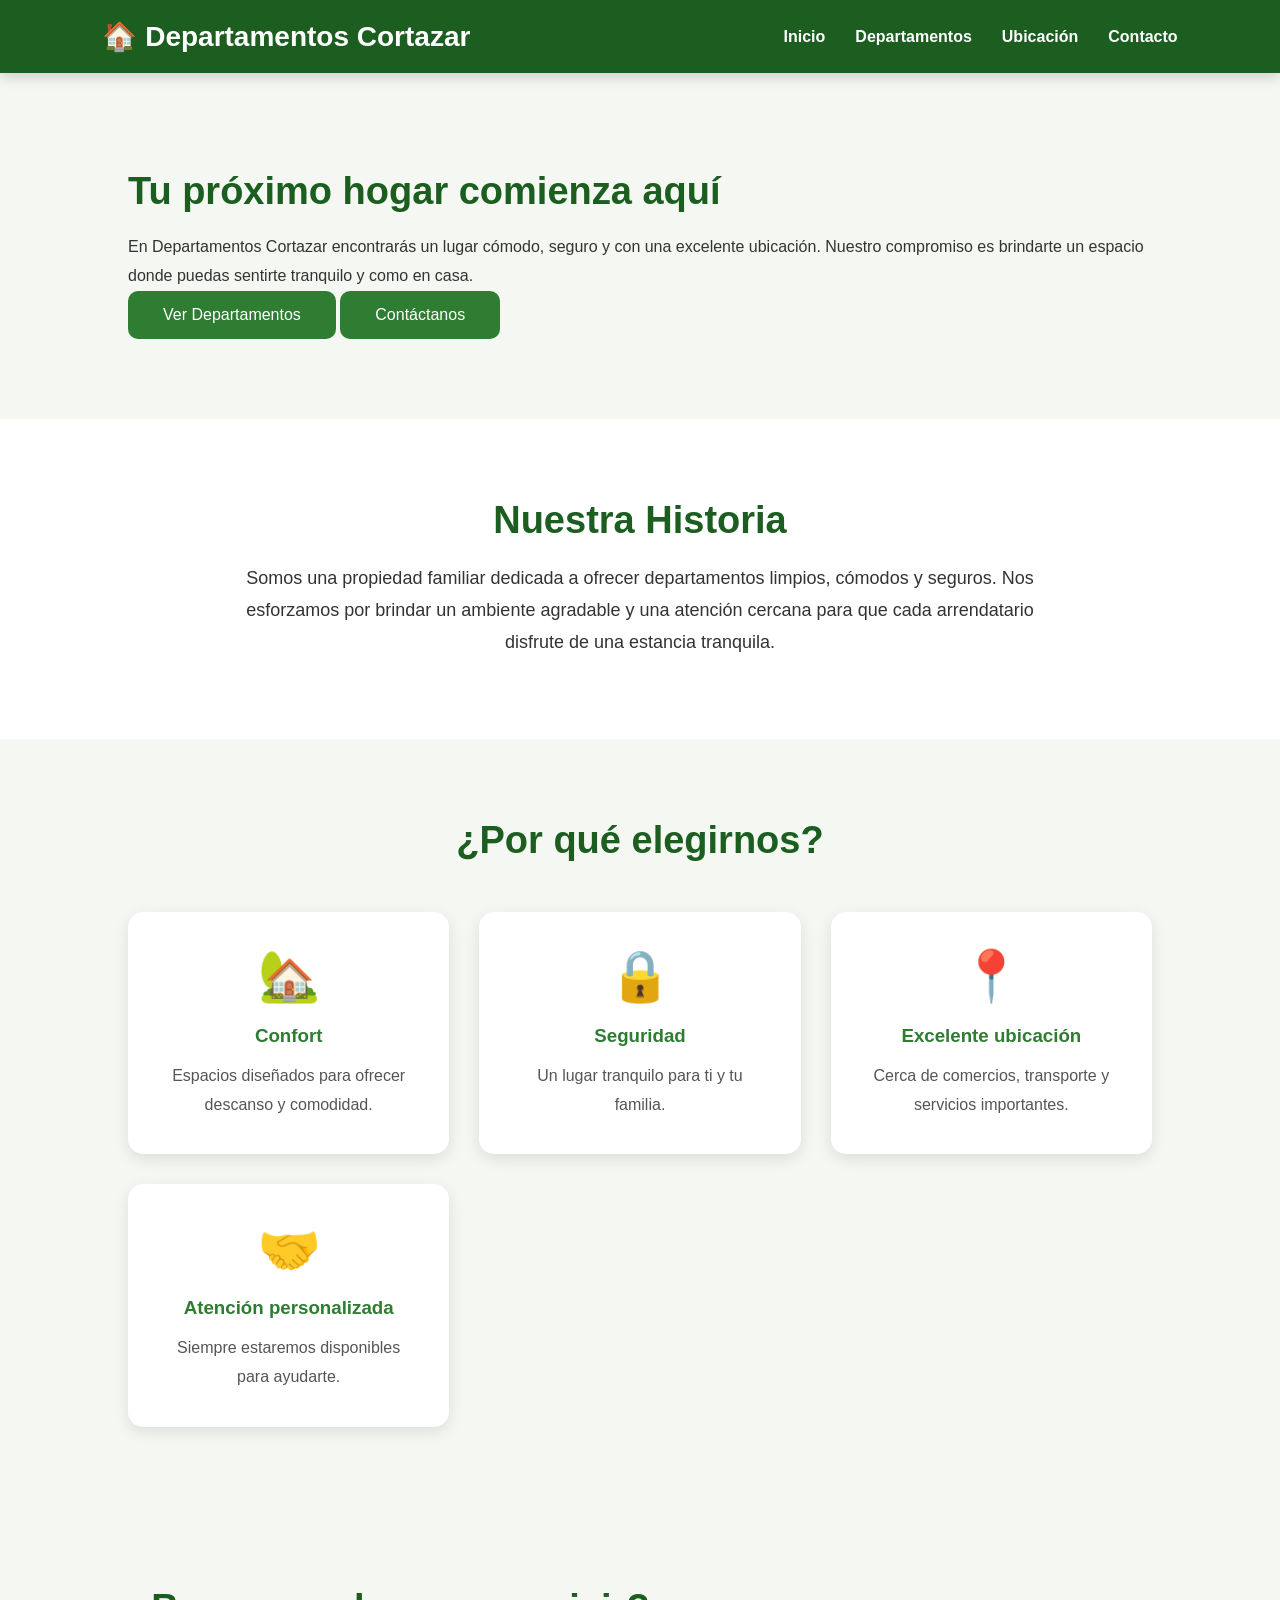
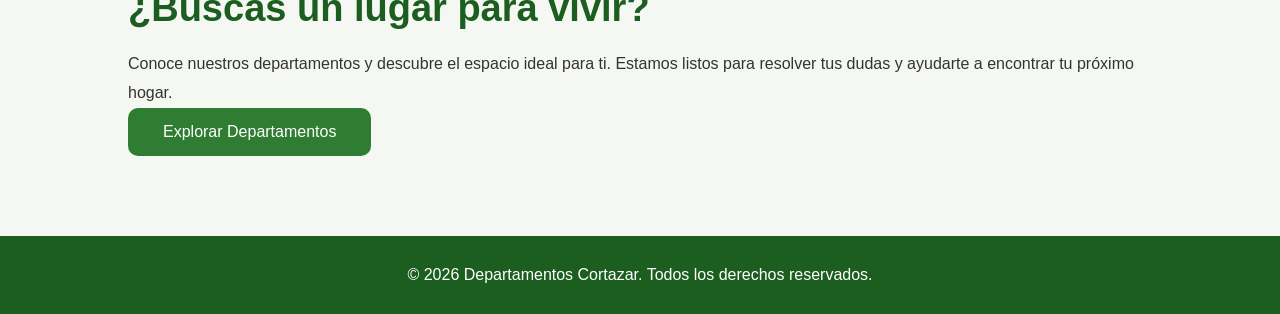
==== index.html @ 1f98e978 "first commit" ====
<!DOCTYPE html>
<html lang="es">
    
<head>

    <meta charset="UTF-8">
    <meta name="viewport" content="width=device-width, initial-scale=1.0">

    <title>Departamentos Cortazar</title>

    <!-- Favicon -->
    <link rel="icon" type="image/png" href="fotos/favicon.png">

    <!-- Estilos -->
    <link rel="stylesheet" href="estilos.css">

</head>

<body>

    <!--=========================
            ENCABEZADO
    ==========================-->

    <header>

        <div class="logo">
            <h1>🏠 Departamentos Cortazar</h1>
        </div>

        <nav>

            <a href="index.html">Inicio</a>
            <a href="departamentos.html">Departamentos</a>
            <a href="ubicacion.html">Ubicación</a>
            <a href="contacto.html">Contacto</a>

        </nav>

    </header>

    <main>

        <!--=========================
                PORTADA
        ==========================-->

        <section class="hero">

            <div class="hero-contenido">

                <h2>Tu próximo hogar comienza aquí</h2>

                <p>
                    En Departamentos Cortazar encontrarás un lugar cómodo, seguro
                    y con una excelente ubicación. Nuestro compromiso es brindarte
                    un espacio donde puedas sentirte tranquilo y como en casa.
                </p>

                <div class="hero-botones">

                    <a href="departamentos.html" class="btn">
                        Ver Departamentos
                    </a>

                    <a href="contacto.html" class="btn btn-secundario">
                        Contáctanos
                    </a>

                </div>

            </div>

        </section>

        <!--=========================
            NUESTRA HISTORIA
        ==========================-->

        <section class="historia">

            <h2>Nuestra Historia</h2>

            <p>
                Somos una propiedad familiar dedicada a ofrecer departamentos
                limpios, cómodos y seguros. Nos esforzamos por brindar un ambiente
                agradable y una atención cercana para que cada arrendatario disfrute
                de una estancia tranquila.
            </p>

        </section>

        <!--=========================
            BENEFICIOS
        ==========================-->

        <section class="beneficios">

            <h2>¿Por qué elegirnos?</h2>

            <div class="contenedor">

                <article class="tarjeta">

                    <span class="icono">🏡</span>

                    <h3>Confort</h3>

                    <p>
                        Espacios diseñados para ofrecer descanso y comodidad.
                    </p>

                </article>

                <article class="tarjeta">

                    <span class="icono">🔒</span>

                    <h3>Seguridad</h3>

                    <p>
                        Un lugar tranquilo para ti y tu familia.
                    </p>

                </article>

                <article class="tarjeta">

                    <span class="icono">📍</span>

                    <h3>Excelente ubicación</h3>

                    <p>
                        Cerca de comercios, transporte y servicios importantes.
                    </p>

                </article>

                <article class="tarjeta">

                    <span class="icono">🤝</span>

                    <h3>Atención personalizada</h3>

                    <p>
                        Siempre estaremos disponibles para ayudarte.
                    </p>

                </article>

            </div>

        </section>

        <!--=========================
            LLAMADO A LA ACCIÓN
        ==========================-->

        <section class="cta">

            <h2>¿Buscas un lugar para vivir?</h2>

            <p>
                Conoce nuestros departamentos y descubre el espacio ideal para ti.
                Estamos listos para resolver tus dudas y ayudarte a encontrar tu
                próximo hogar.
            </p>

            <a href="departamentos.html" class="btn">
                Explorar Departamentos
            </a>

        </section>

    </main>

    <!--=========================
            PIE DE PÁGINA
    ==========================-->

    <footer>

        <p>
            &copy; 2026 Departamentos Cortazar. Todos los derechos reservados.
        </p>

    </footer>

</body>

</html>
---- estilos.css ----
/*====================================
        VARIABLES GENERALES
====================================*/

:root{

    --verde:#2E7D32;
    --verde-oscuro:#1B5E20;
    --verde-claro:#81C784;

    --blanco:#ffffff;
    --gris:#f5f7f2;
    --gris-texto:#555;
    --negro:#222;

    --radio:18px;

    --sombra:0 12px 30px rgba(0,0,0,.12);

    --transicion:.35s ease;

}

*{
    margin:0;
    padding:0;
    box-sizing:border-box;
    font-family:"Segoe UI", Arial, sans-serif;
}

html{
    scroll-behavior:smooth;
}

body{
    background:#F5F7F2;
    color:#333;
}

main{
    margin-top:90px;
}

section{
    padding:80px 10%;
}

h2{
    color:#1B5E20;
    font-size:38px;
    margin-bottom:20px;
}

p{
    line-height:1.8;
}

/* ==========================
   ENCABEZADO
========================== */

header{

    width:100%;
    background:#1B5E20;

    display:flex;
    justify-content:space-between;
    align-items:center;

    padding:20px 8%;

    position:fixed;
    top:0;
    left:0;

    z-index:1000;

    box-shadow:0 5px 12px rgba(0,0,0,.15);

}

.logo h1{

    color:white;
    font-size:28px;

}

nav{

    display:flex;
    gap:30px;

}

nav a{

    color:white;
    text-decoration:none;
    font-weight:bold;
    transition:.3s;

}

nav a:hover{

    color:#A5D6A7;

}

/* ==========================
        UBICACIÓN
========================== */

.ubicacion{

    text-align:center;
    background:white;

}

.ubicacion p{

    max-width:850px;
    margin:20px auto 40px;
    font-size:18px;

}

/* ==========================
            MAPA
========================== */

.mapa{

    width:100%;
    max-width:1000px;

    margin:auto;

    border-radius:15px;

    overflow:hidden;

    box-shadow:0 8px 20px rgba(0,0,0,.15);

}

.mapa iframe{

    width:100%;
    height:500px;
    border:none;

}

/* ==========================
      LUGARES CERCANOS
========================== */

.beneficios{

    background:#F5F7F2;

}

.beneficios h2{

    text-align:center;
    margin-bottom:50px;

}

.contenedor{

    display:grid;

    grid-template-columns:repeat(auto-fit,minmax(250px,1fr));

    gap:30px;

}

.tarjeta{

    background:white;

    padding:35px;

    border-radius:15px;

    text-align:center;

    box-shadow:0 5px 15px rgba(0,0,0,.10);

    transition:.3s;

}

.tarjeta:hover{

    transform:translateY(-8px);

}

.icono{

    display:block;

    font-size:50px;

    margin-bottom:20px;

}

.tarjeta h3{

    color:#2E7D32;

    margin-bottom:15px;

}

.tarjeta p{

    color:#555;

}

/* ==========================
        CÓMO LLEGAR
========================== */

.historia{

    background:white;

    text-align:center;

}

.historia p{

    max-width:850px;

    margin:auto;

    font-size:18px;

}

/* ==========================
          FOOTER
========================== */

footer{

    background:#1B5E20;

    color:white;

    text-align:center;

    padding:25px;

}

/* ==========================
        RESPONSIVE
========================== */

@media (max-width:900px){

    header{

        flex-direction:column;

        gap:15px;

        padding:15px;

    }

    nav{

        flex-wrap:wrap;

        justify-content:center;

        gap:15px;

    }

    section{

        padding:60px 6%;

    }

    h2{

        font-size:30px;

    }

    .mapa iframe{

        height:350px;

    }

    .contenedor{

        grid-template-columns:1fr;

    }

}
/*=========================
    INFORMACIÓN UBICACIÓN
=========================*/

.informacion-ubicacion{

    margin-top:40px;

    background:white;

    padding:35px;

    border-radius:15px;

    text-align:center;

    box-shadow:var(--sombra);

}

.informacion-ubicacion h3{

    color:var(--verde-oscuro);

    margin-bottom:15px;

}

.informacion-ubicacion p{

    margin-bottom:25px;

}
/*=========================
      BOTÓN DEL MAPA
=========================*/

.boton-mapa{

    margin-top:30px;

    text-align:center;

}

.boton-mapa .boton{

    display:inline-block;

    background:#2E7D32;

    color:white;

    text-decoration:none;

    padding:15px 35px;

    border-radius:10px;

    font-size:18px;

    font-weight:bold;

    transition:.3s;

}

.boton-mapa .boton:hover{

    background:#1B5E20;

    transform:translateY(-3px);

}

/* ==========================
        PÁGINA DE CONTACTO
========================== */

.contacto-seccion {
    background: #F5F7F2;
    text-align: center;
}

.contacto-subtitulo {
    max-width: 700px;
    margin: 0 auto 50px;
    font-size: 18px;
    color: #555;
}

.contacto-contenedor {
    display: flex;
    gap: 40px;
    max-width: 1000px;
    margin: 0 auto;
    text-align: left;
    align-items: flex-start;
}

/* Tarjeta de información */
.info-contacto, .formulario-contacto {
    background: white;
    padding: 40px;
    border-radius: 15px;
    box-shadow: 0 5px 15px rgba(0,0,0,.08);
    flex: 1;
}

.info-contacto h3, .formulario-contacto h3 {
    color: #2E7D32;
    margin-bottom: 25px;
    font-size: 22px;
}

.info-item {
    display: flex;
    align-items: center;
    gap: 15px;
    margin-bottom: 20px;
}

.icono-contacto {
    font-size: 24px;
}

.info-item a {
    color: #2E7D32;
    text-decoration: none;
    font-weight: bold;
}

.info-item a:hover {
    text-decoration: underline;
}

/* Formulario */
.grupo-campo {
    margin-bottom: 20px;
    display: flex;
    flex-direction: column;
    gap: 8px;
}

.grupo-campo label {
    font-weight: 600;
    color: #444;
    font-size: 15px;
}

.grupo-campo input, .grupo-campo textarea {
    width: 100%;
    padding: 12px 15px;
    border: 1px solid #ccc;
    border-radius: 8px;
    font-size: 16px;
    font-family: inherit;
    transition: .3s;
}

.grupo-campo input:focus, .grupo-campo textarea:focus {
    border-color: #2E7D32;
    outline: none;
    box-shadow: 0 0 0 3px rgba(46, 125, 50, 0.15);
}

.boton-enviar {
    background: #2E7D32;
    color: white;
    border: none;
    padding: 15px 30px;
    font-size: 16px;
    font-weight: bold;
    border-radius: 8px;
    cursor: pointer;
    width: 100%;
    transition: .3s;
}

.boton-enviar:hover {
    background: #1B5E20;
    transform: translateY(-2px);
}

/* Adaptación responsiva adicional */
@media (max-width: 768px) {
    .contacto-contenedor {
        flex-direction: column;
    }
    .info-contacto, .formulario-contacto {
        width: 100%;
        padding: 30px 20px;
    }
}

/*=========================================
        DEPARTAMENTOS
=========================================*/

.titulo-departamentos{

    padding:140px 10% 70px;

    text-align:center;

}

.titulo-departamentos h2{

    font-size:52px;

    color:#1B5E20;

    margin-bottom:20px;

}

.titulo-departamentos p{

    max-width:750px;

    margin:auto;

    color:#555;

    font-size:20px;

    line-height:1.8;

}

/*=========================================
            GRID
=========================================*/

.departamentos-grid{

    width:90%;

    margin:auto;

    display:grid;

    grid-template-columns:repeat(auto-fit,minmax(450px,1fr));

    gap:45px;

    padding-bottom:100px;

}

/*=========================================
            TARJETAS
=========================================*/

.card{

    background:white;

    border-radius:20px;

    overflow:hidden;

    box-shadow:0 10px 25px rgba(0,0,0,.10);

    transition:.35s ease;

}

.card:hover{

    transform:translateY(-5px);

    box-shadow:0 20px 40px rgba(0,0,0,.15);

}

.card img{

    width:100%;

    height:380px;

    object-fit:cover;

    object-position: center;

    display:block;

}

.info{

    padding:30px;

}

.info h3{

    color:#1B5E20;

    font-size:30px;

    margin-bottom:15px;

}

.info p{

    color:#666;

    line-height:1.7;

    margin-bottom:30px;

}

/*=========================================
            BOTÓN
=========================================*/

.btn{

    display:inline-block;

    background:#2E7D32;

    color:white;

    text-decoration:none;

    padding:15px 35px;

    border-radius:10px;

    transition:.3s;

}

.btn:hover{

    background:#1B5E20;

}

/*=========================================
        RESPONSIVE
=========================================*/

@media(max-width:900px){

.departamentos-grid{

    grid-template-columns:1fr;

}

.titulo-departamentos h2{

    font-size:38px;

}

.card img{

    height:260px;

}

}

/*====================================
      DEPARTAMENTO INDIVIDUAL
====================================*/

.titulo-departamento{

    padding:140px 10% 60px;

    text-align:center;

}

.titulo-departamento h2{

    font-size:50px;

    color:#1B5E20;

    margin-bottom:20px;

}

.titulo-departamento p{

    font-size:20px;

    color:#666;

}

/*====================================
          GALERÍA
====================================*/

.galeria{

    width:90%;

    margin:auto;

    display:grid;

    grid-template-columns:repeat(auto-fit,minmax(300px,1fr));

    gap:20px;

}

.galeria img{

    width:100%;

    height:260px;

    object-fit:cover;

    border-radius:15px;

    transition:.3s;

    cursor:pointer;

    box-shadow:0 5px 15px rgba(0,0,0,.12);

}

.galeria img:hover{

    transform:scale(1.03);

}

/*====================================
        DESCRIPCIÓN
====================================*/

.descripcion{

    width:80%;

    margin:80px auto;

    text-align:center;

}

.descripcion h2{

    color:#1B5E20;

    margin-bottom:25px;

}

.descripcion p{

    font-size:19px;

    line-height:1.9;

    color:#555;

}

/*====================================
        BOTÓN REGRESAR
====================================*/

.volver{

    text-align:center;

    margin:60px 0 80px;

}

.btn-volver{

    display:inline-block;

    background:#1B5E20;

    color:white;

    text-decoration:none;

    padding:15px 35px;

    border-radius:10px;

    font-size:18px;

    font-weight:bold;

    transition:.3s;

}

.btn-volver:hover{

    background:#2E7D32;

    transform:translateY(-3px);

}

/*====================================
        GALERÍA PROFESIONAL
====================================*/

.galeria{

    width:90%;

    margin:60px auto;

    display:grid;

    grid-template-columns:repeat(auto-fit,minmax(280px,1fr));

    gap:25px;

}

.galeria a{

    overflow:hidden;

    border-radius:18px;

    display:block;

    box-shadow:0 10px 25px rgba(0,0,0,.15);

}

.galeria img{

    width:100%;

    height:280px;

    object-fit:cover;

    display:block;

    transition:.45s;

}

.galeria a:hover img{

    transform:scale(1.08);

}

/*==============================
        TOUR VIRTUAL
===============================*/

.tour-virtual{

    width:90%;
    max-width:900px;
    margin:60px auto;
    text-align:center;
    padding:40px;

    background:#ffffff;

    border-radius:20px;

    box-shadow:0 10px 25px rgba(0,0,0,.12);

}

.btn-tour{

    display:inline-block;

    margin-top:20px;

    padding:15px 35px;

    background:#2E7D32;

    color:white;

    text-decoration:none;

    font-size:18px;

    font-weight:bold;

    border-radius:50px;

    transition:.3s;

}

.btn-tour:hover{

    background:#1B5E20;

    transform:translateY(-4px);

    box-shadow:0 12px 20px rgba(0,0,0,.2);

}
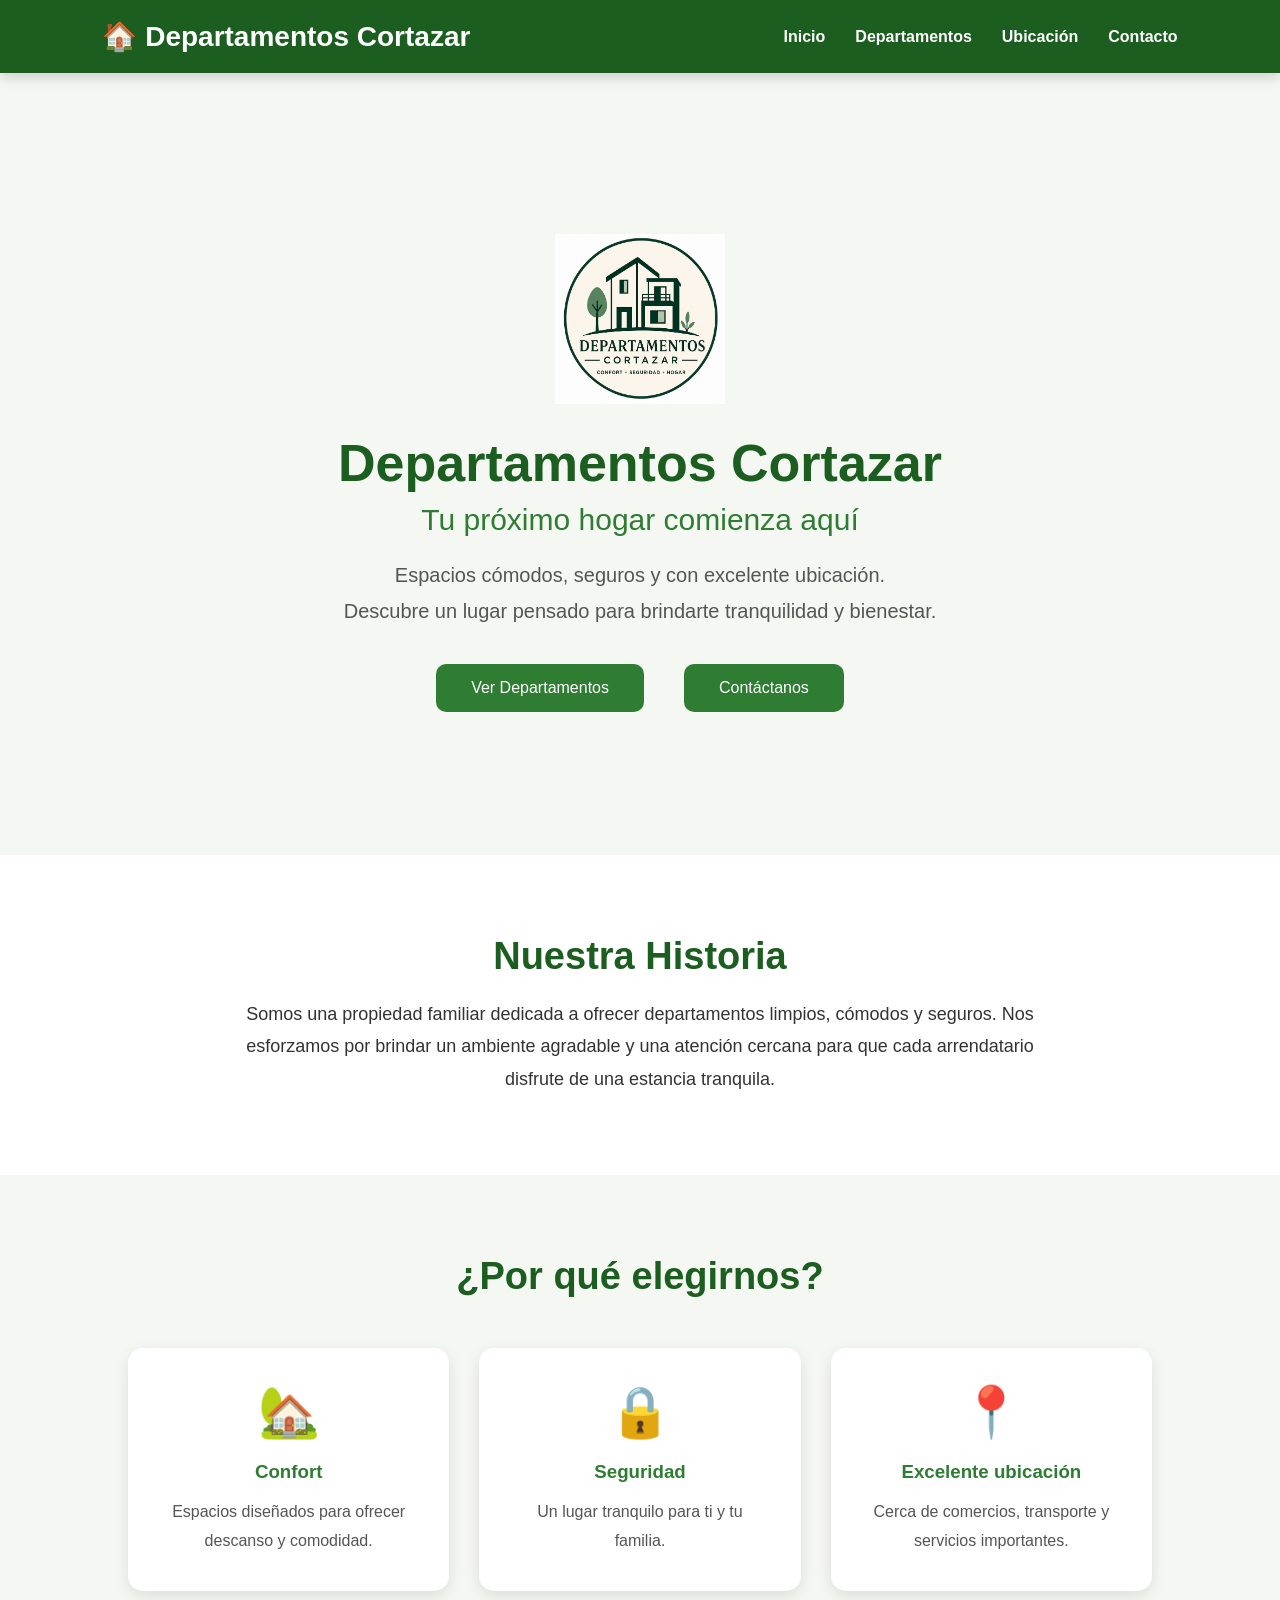
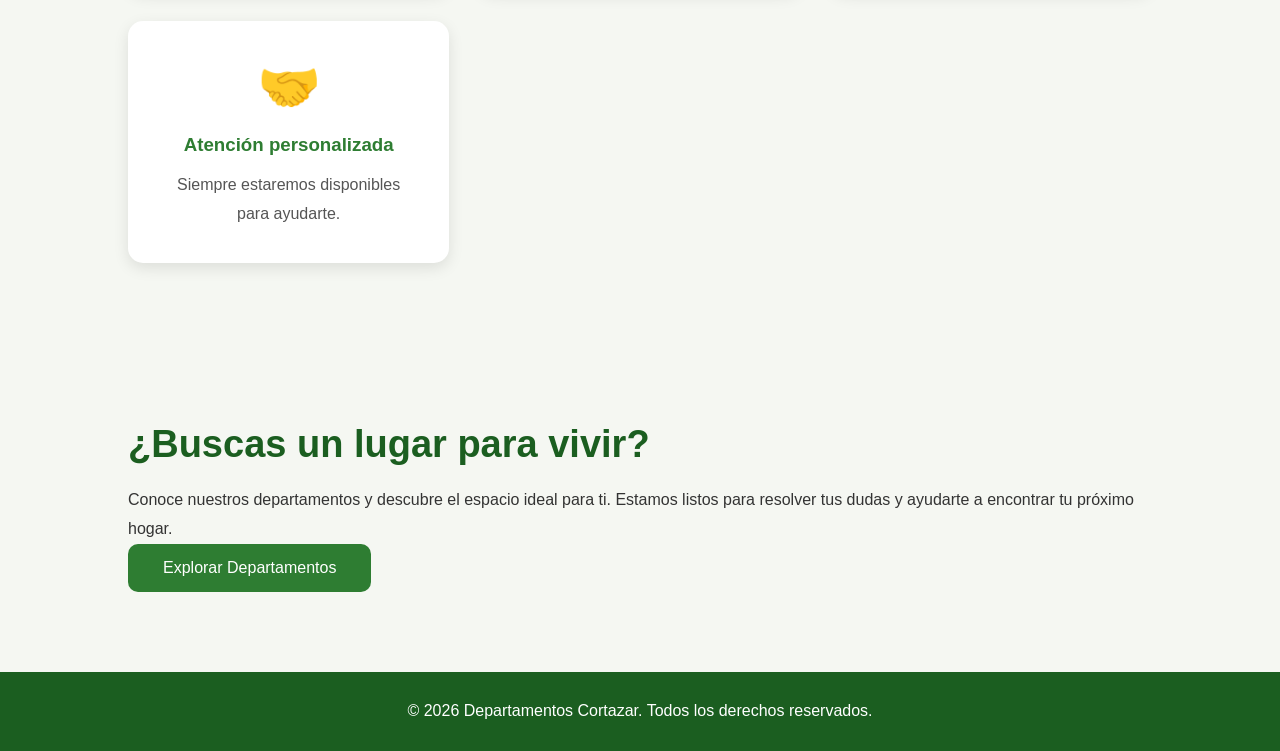
==== commit 6c169c6c: "actualizando el index.html y estilos.css, eliminando el archivo departamento1.blend1" ====
--- a/index.html
+++ b/index.html
@@ -42,36 +42,48 @@
     <main>
 
         <!--=========================
-                PORTADA
-        ==========================-->
-
-        <section class="hero">
-
-            <div class="hero-contenido">
-
-                <h2>Tu próximo hogar comienza aquí</h2>
-
-                <p>
-                    En Departamentos Cortazar encontrarás un lugar cómodo, seguro
-                    y con una excelente ubicación. Nuestro compromiso es brindarte
-                    un espacio donde puedas sentirte tranquilo y como en casa.
-                </p>
-
-                <div class="hero-botones">
-
-                    <a href="departamentos.html" class="btn">
-                        Ver Departamentos
-                    </a>
-
-                    <a href="contacto.html" class="btn btn-secundario">
-                        Contáctanos
-                    </a>
-
-                </div>
-
-            </div>
-
-        </section>
+        PORTADA
+==========================-->
+
+<section class="hero">
+
+    <div class="hero-contenido">
+
+        <img src="fotos/favicon.png" alt="Logo Departamentos Cortazar" class="hero-logo">
+
+        <h1>Departamentos Cortazar</h1>
+
+        <h2>Tu próximo hogar comienza aquí</h2>
+
+        <p>
+
+            Espacios cómodos, seguros y con excelente ubicación.
+
+            <br>
+
+            Descubre un lugar pensado para brindarte tranquilidad y bienestar.
+
+        </p>
+
+        <div class="hero-botones">
+
+            <a href="departamentos.html" class="btn">
+
+                Ver Departamentos
+
+            </a>
+
+            <a href="contacto.html" class="btn btn-secundario">
+
+                Contáctanos
+
+            </a>
+
+        </div>
+
+    </div>
+
+</section>
 
         <!--=========================
             NUESTRA HISTORIA
--- a/estilos.css
+++ b/estilos.css
@@ -114,7 +114,6 @@
 ========================== */
 
 .ubicacion{
-
     text-align:center;
     background:white;
 
@@ -408,17 +407,8 @@
     color: #555;
 }
 
-.contacto-contenedor {
-    display: flex;
-    gap: 40px;
-    max-width: 1000px;
-    margin: 0 auto;
-    text-align: left;
-    align-items: flex-start;
-}
-
 /* Tarjeta de información */
-.info-contacto, .formulario-contacto {
+.formulario-contacto {
     background: white;
     padding: 40px;
     border-radius: 15px;
@@ -432,11 +422,20 @@
     font-size: 22px;
 }
 
-.info-item {
-    display: flex;
-    align-items: center;
-    gap: 15px;
-    margin-bottom: 20px;
+.info-item{
+
+    display:flex;
+
+    justify-content:center;
+
+    align-items:center;
+
+    gap:15px;
+
+    margin:20px 0;
+
+    text-align:center;
+
 }
 
 .icono-contacto {
@@ -503,10 +502,10 @@
 
 /* Adaptación responsiva adicional */
 @media (max-width: 768px) {
-    .contacto-contenedor {
+    
         flex-direction: column;
     }
-    .info-contacto, .formulario-contacto {
+    .formulario-contacto {
         width: 100%;
         padding: 30px 20px;
     }
@@ -936,4 +935,395 @@
 
     box-shadow:0 12px 20px rgba(0,0,0,.2);
 
+}
+
+/*=========================
+      MODAL RENTADO
+=========================*/
+
+.modal-rentado{
+
+position:fixed;
+top:0;
+left:0;
+width:100%;
+height:100%;
+background:rgba(0,0,0,.75);
+
+display:flex;
+justify-content:center;
+align-items:center;
+
+z-index:9999;
+
+}
+
+.modal-contenido{
+
+background:white;
+padding:35px;
+max-width:500px;
+width:90%;
+border-radius:15px;
+text-align:center;
+box-shadow:0 10px 30px rgba(0,0,0,.3);
+
+}
+
+.modal-contenido h2{
+
+color:#c62828;
+margin-bottom:15px;
+
+}
+
+.modal-contenido p{
+
+line-height:1.7;
+
+}
+
+.modal-botones{
+
+margin-top:25px;
+
+display:flex;
+justify-content:center;
+gap:15px;
+flex-wrap:wrap;
+
+}
+
+.btn-modal{
+
+background:#1B5E20;
+color:white;
+padding:12px 22px;
+border:none;
+border-radius:8px;
+cursor:pointer;
+font-size:16px;
+
+}
+
+.btn-modal:hover{
+
+background:#2E7D32;
+
+}
+
+.btn-modal-secundario{
+
+background:#757575;
+color:white;
+padding:12px 22px;
+border-radius:8px;
+text-decoration:none;
+
+}
+
+.btn-modal-secundario:hover{
+
+background:#616161;
+
+}
+
+/*=========================
+    ESTADO DEL DEPARTAMENTO
+=========================*/
+
+.card{
+
+    position: relative;
+
+}
+
+.estado{
+
+    position:absolute;
+
+    top:15px;
+
+    right:15px;
+
+    background:#c62828;
+
+    color:white;
+
+    padding:8px 15px;
+
+    border-radius:20px;
+
+    font-weight:bold;
+
+    font-size:14px;
+
+    z-index:10;
+
+    box-shadow:0 5px 15px rgba(0,0,0,.3);
+
+}
+
+.no-disponible img{
+
+    filter:brightness(75%);
+
+}
+
+.no-disponible{
+
+    transition:.3s;
+
+}
+
+.no-disponible:hover{
+
+    transform:translateY(-5px);
+
+}
+
+.contacto-contenedor{
+
+    display:flex;
+
+    justify-content:center;
+
+    align-items:center;
+
+    max-width:1000px;
+
+    margin:0 auto;
+
+    gap:40px;
+
+    text-align:center;
+
+}
+
+.info-contacto{
+
+    background:white;
+
+    padding:40px;
+
+    border-radius:15px;
+
+    box-shadow:0 5px 15px rgba(0,0,0,.08);
+
+    max-width:500px;
+
+    width:100%;
+
+    margin:auto;
+
+    text-align:center;
+
+}
+
+/*=========================
+      ANIMACIÓN GENERAL
+=========================*/
+
+section{
+
+    animation: aparecer .8s ease;
+
+}
+
+@keyframes aparecer{
+
+    from{
+
+        opacity:0;
+        transform:translateY(20px);
+
+    }
+
+    to{
+
+        opacity:1;
+        transform:translateY(0);
+
+    }
+
+}
+
+/*=========================
+    DEPARTAMENTO DISPONIBLE
+=========================*/
+
+.estado-disponible{
+
+    position:absolute;
+
+    top:15px;
+
+    right:15px;
+
+    background:#2E7D32;
+
+    color:white;
+
+    padding:8px 15px;
+
+    border-radius:20px;
+
+    font-weight:bold;
+
+    font-size:14px;
+
+    z-index:10;
+
+    box-shadow:0 5px 15px rgba(0,0,0,.3);
+
+}
+
+.disponible img{
+
+    filter:brightness(100%);
+
+}
+
+/*=========================
+    ESTADO DISPONIBLE
+=========================*/
+
+.estado-disponible-pagina{
+
+    display:inline-block;
+
+    margin:20px auto;
+
+    padding:10px 20px;
+
+    background:#E8F5E9;
+
+    color:#1B5E20;
+
+    border:2px solid #2E7D32;
+
+    border-radius:30px;
+
+    font-weight:bold;
+
+    font-size:18px;
+
+}
+
+.titulo-departamento{
+
+    text-align:center;
+
+}
+
+/*=========================
+        HERO NUEVO
+=========================*/
+
+.hero{
+
+    min-height:85vh;
+
+    display:flex;
+
+    justify-content:center;
+
+    align-items:center;
+
+    text-align:center;
+
+    background:#ffffff);
+
+    color:#1B5E20;
+
+    padding:40px 20px;
+
+}
+
+.hero-contenido{
+
+    max-width:800px;
+
+}
+
+.hero-logo{
+
+    width:170px;
+
+    margin-bottom:25px;
+
+    animation:flotar 3s ease-in-out infinite;
+
+}
+
+.hero h1{
+
+    font-size:52px;
+
+    color:#1B5E20;
+
+    margin-bottom:10px;
+
+}
+
+.hero h2{
+
+    font-size:30px;
+
+    color:#2E7D32;
+
+    margin-bottom:20px;
+
+    font-weight:400;
+
+}
+
+.hero p{
+
+    font-size:20px;
+
+    color:#555;
+
+    line-height:1.8;
+
+    margin-bottom:35px;
+
+}
+
+.hero-botones{
+
+    display:flex;
+
+    justify-content:center;
+
+    align-items:center;
+
+    gap:40px;
+
+    margin-top;
+
+    flex-wrap:wrap;
+
+}
+
+@keyframes flotar{
+
+    0%{
+
+        transform:translateY(0);
+
+    }
+
+    50%{
+
+        transform:translateY(-10px);
+
+    }
+
+    100%{
+
+        transform:translateY(0);
+
+    }
+
 }
